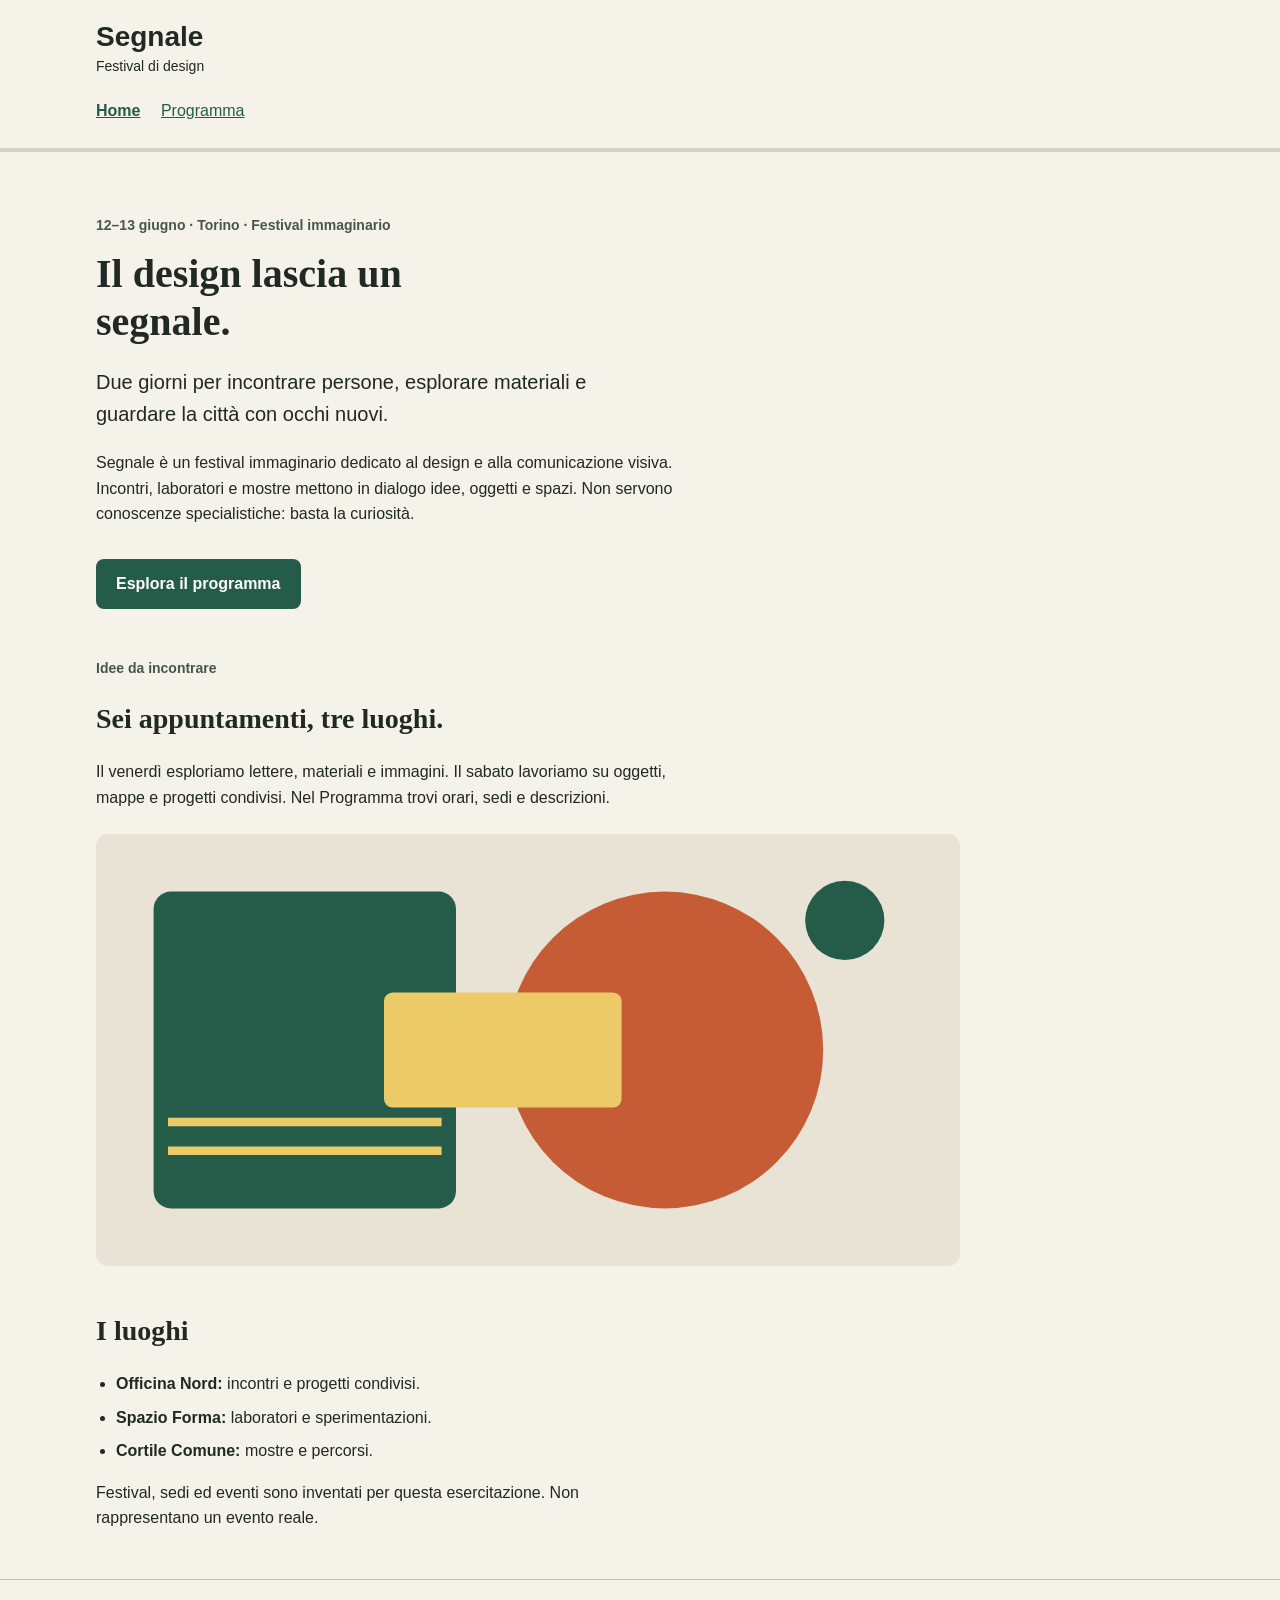
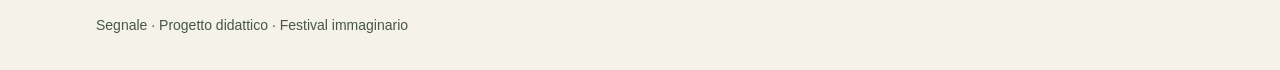
==== index.html @ 5d5eadba "Originale" ====
<!doctype html>
<html lang="it">
<head>
  <meta charset="utf-8">
  <meta name="viewport" content="width=device-width, initial-scale=1">
  <title>Segnale — Festival di design</title>
  <link rel="stylesheet" href="style.css">
</head>
<body>
  <a class="skip-link" href="#contenuto">Vai al contenuto</a>
  <header class="site-header">
    <div class="container">
      <a class="brand" href="index.html">Segnale<span>Festival di design</span></a>
      <nav aria-label="Navigazione principale">
        <a href="index.html" aria-current="page">Home</a>
        <!-- Da completare: collegare questa voce alla pagina Programma. -->
        <a href="#">Programma</a>
      </nav>
    </div>
  </header>

  <main id="contenuto" class="container">
    <section class="intro" aria-labelledby="titolo-home">
      <p class="eyebrow">12–13 giugno · Torino · Festival immaginario</p>
      <h1 id="titolo-home">Il design lascia un segnale.</h1>
      <p class="lead">Due giorni per incontrare persone, esplorare materiali e guardare la città con occhi nuovi.</p>
      <p class="reading-text">Segnale è un festival immaginario dedicato al design e alla comunicazione visiva. Incontri, laboratori e mostre mettono in dialogo idee, oggetti e spazi. Non servono conoscenze specialistiche: basta la curiosità.</p>
      <!-- Da completare: anche questo collegamento deve aprire il Programma. -->
      <a class="button-link" href="#">Esplora il programma</a>
    </section>

    <section class="content-section" aria-labelledby="titolo-festival">
      <p class="eyebrow">Idee da incontrare</p>
      <h2 id="titolo-festival">Sei appuntamenti, tre luoghi.</h2>
      <p class="reading-text">Il venerdì esploriamo lettere, materiali e immagini. Il sabato lavoriamo su oggetti, mappe e progetti condivisi. Nel Programma trovi orari, sedi e descrizioni.</p>
      <img class="festival-image" src="assets/festival.svg" alt="Composizione geometrica di cerchi e rettangoli nei colori del festival" width="1200" height="600">
    </section>

    <section class="content-section" aria-labelledby="titolo-luoghi">
      <h2 id="titolo-luoghi">I luoghi</h2>
      <ul class="venues">
        <li><strong>Officina Nord:</strong> incontri e progetti condivisi.</li>
        <li><strong>Spazio Forma:</strong> laboratori e sperimentazioni.</li>
        <li><strong>Cortile Comune:</strong> mostre e percorsi.</li>
      </ul>
      <p class="reading-text">Festival, sedi ed eventi sono inventati per questa esercitazione. Non rappresentano un evento reale.</p>
    </section>
  </main>

  <footer class="site-footer"><div class="container"><p>Segnale · Progetto didattico · Festival immaginario</p></div></footer>
</body>
</html>
---- style.css ----
/* Stile iniziale: tipografia, colori e variabili CSS sono già predisposti.
   Lavoreremo su collegamenti, CSS condiviso e disposizione delle schede. */

/* Scelte comuni: ogni regola usa var() per richiamarne il valore. */
:root {
  --colore-primario: #245c49;
  --colore-primario-scuro: #173f32;
  --colore-sfondo: #f5f2e9;
  --colore-testo: #202923;
  --font-testo: Arial, Helvetica, sans-serif;
  --font-titoli: Georgia, "Times New Roman", serif;
}

* {
  box-sizing: border-box;
}

body {
  margin: 0;
  background: var(--colore-sfondo);
  color: var(--colore-testo);
  font-family: var(--font-testo);
  font-size: 1rem;
  line-height: 1.6;
}

a {
  color: var(--colore-primario);
}

a:hover {
  text-decoration-thickness: 3px;
}

a:focus-visible {
  outline: 3px solid var(--colore-testo);
  outline-offset: 4px;
}

.container {
  width: 92%;
  max-width: 68rem;
  margin: 0 auto;
}

.site-header {
  padding: 1.25rem 0;
  border-bottom: 4px solid #d8d2c5;
}

.brand {
  display: inline-block;
  color: var(--colore-testo);
  font-size: 1.75rem;
  font-weight: bold;
  line-height: 1.2;
  text-decoration: none;
}

.brand span {
  display: block;
  margin-top: 0.25rem;
  font-size: 0.875rem;
  font-weight: normal;
}

nav {
  margin-top: 1rem;
}

nav a {
  display: inline-block;
  margin-right: 1rem;
  padding: 0.25rem 0;
}

nav a[aria-current="page"] {
  font-weight: bold;
}

.intro {
  padding: 3rem 0 1rem;
}

.eyebrow,
.event-meta {
  color: #46564b;
  font-size: 0.875rem;
  font-weight: bold;
}

h1,
h2,
h3 {
  font-family: var(--font-titoli);
  line-height: 1.2;
}

h1 {
  max-width: 18ch;
  margin: 0.75rem 0 1.25rem;
  font-size: 2.5rem;
}

h2 {
  font-size: 1.75rem;
}

h3 {
  margin: 0.5rem 0 0.75rem;
  font-size: 1.375rem;
}

.lead {
  max-width: 48ch;
  font-size: 1.25rem;
}

.reading-text {
  max-width: 65ch;
}

.button-link {
  display: inline-block;
  margin-top: 1rem;
  padding: 0.75rem 1.25rem;
  border-radius: 0.5rem;
  background: var(--colore-primario);
  color: #ffffff;
  font-weight: bold;
  text-decoration: none;
}

.button-link:hover {
  background: var(--colore-primario-scuro);
}

.content-section {
  margin: 2rem 0 3rem;
}

.festival-image {
  display: block;
  width: 100%;
  max-width: 54rem;
  height: auto;
  margin-top: 1.5rem;
  border-radius: 0.75rem;
}

.venues {
  padding-left: 1.25rem;
}

.venues li {
  margin-bottom: 0.5rem;
}

/* Qui inseriremo la regola .event-grid durante la demo. */

.event-card {
  margin-bottom: 1.5rem;
  overflow: hidden;
  border: 1px solid #b7c0b7;
  border-radius: 0.75rem;
  background: #ffffff;
}

.event-card img {
  display: block;
  width: 100%;
  height: auto;
}

.event-body {
  padding: 1.25rem;
}

.event-body p:last-child {
  margin-bottom: 0;
}

.event-place {
  color: #46564b;
  font-size: 0.875rem;
}

.site-footer {
  padding: 1.25rem 0;
  border-top: 1px solid #b7c0b7;
  color: #46564b;
  font-size: 0.875rem;
}

.skip-link {
  position: absolute;
  top: -6rem;
  left: 1rem;
  padding: 0.75rem 1rem;
  background: #ffffff;
  color: var(--colore-testo);
}

.skip-link:focus {
  top: 1rem;
}

/* Qui aggiungeremo la media query durante la demo. */
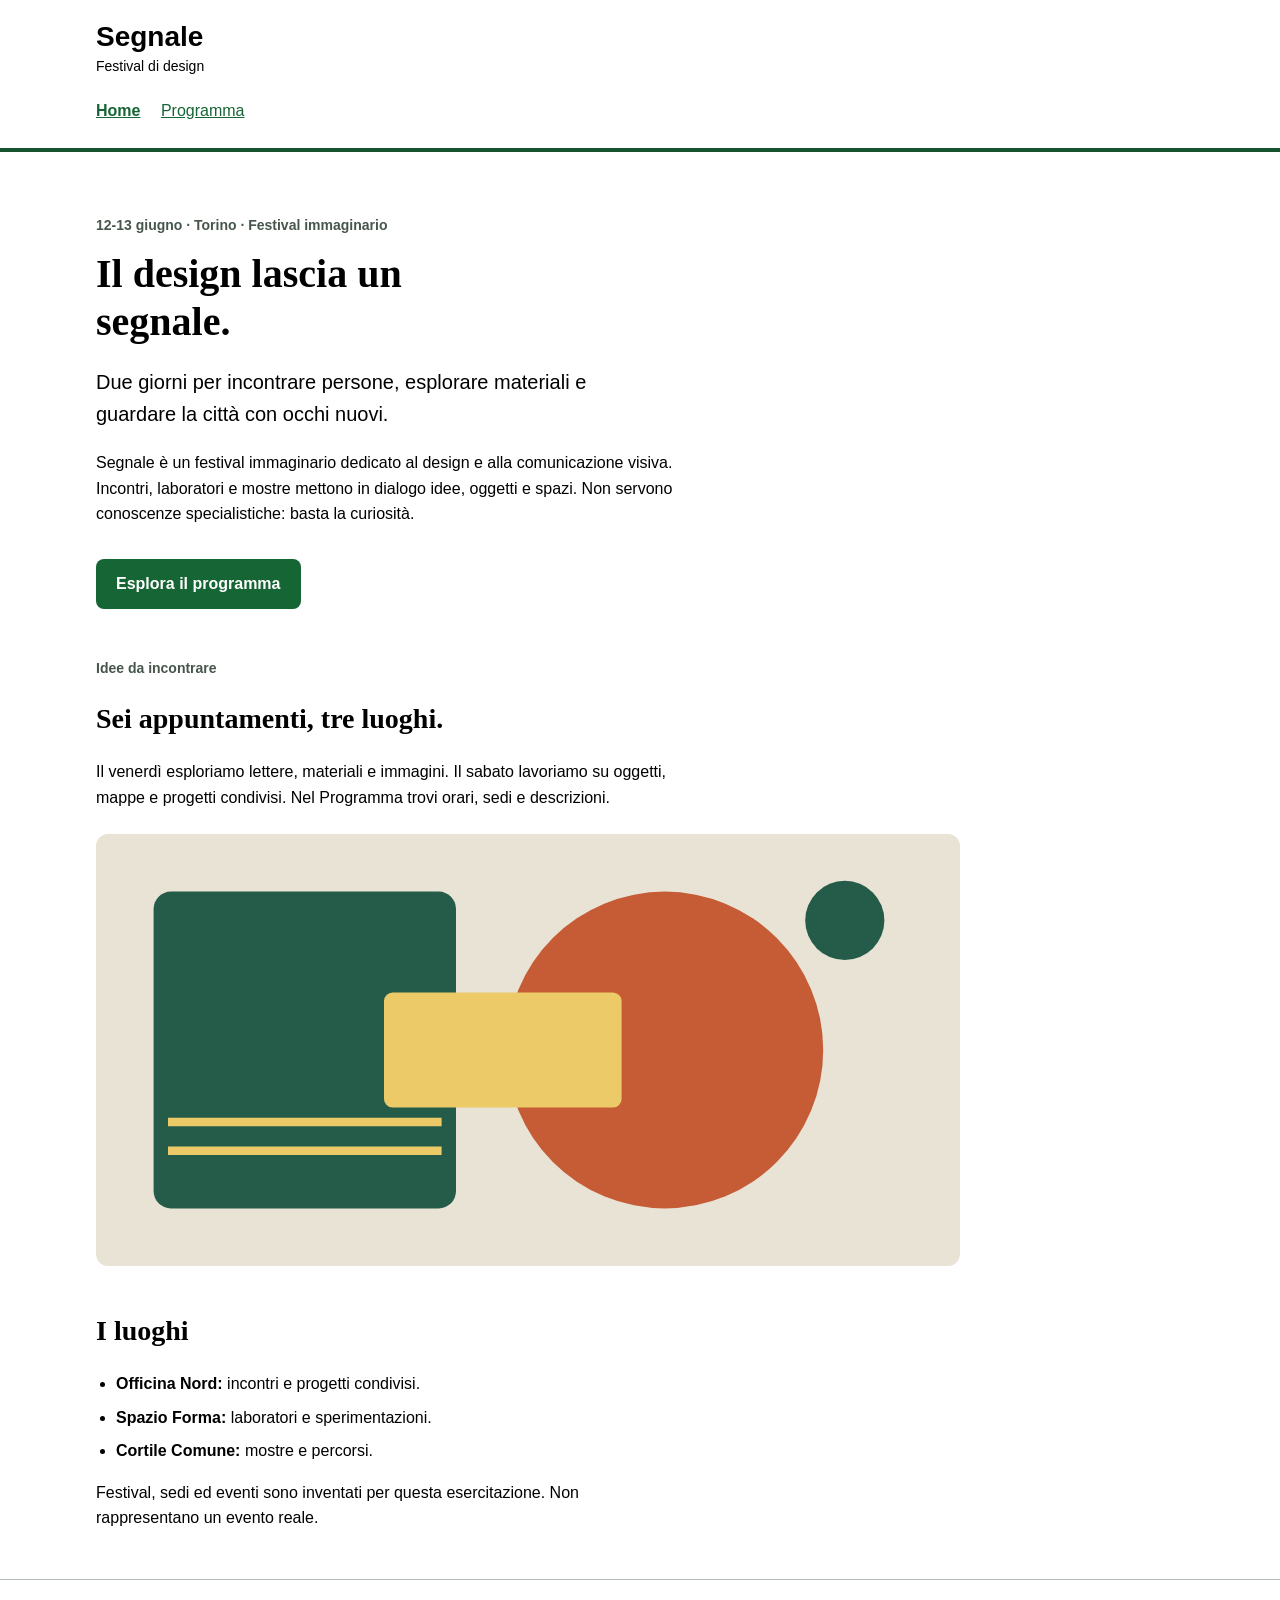
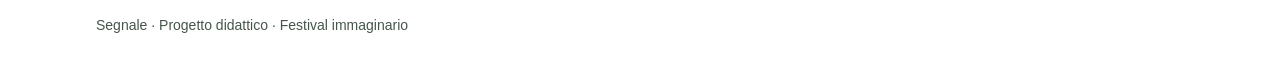
==== commit 053abc07: "Aggiornato" ====
--- a/index.html
+++ b/index.html
@@ -13,20 +13,18 @@
       <a class="brand" href="index.html">Segnale<span>Festival di design</span></a>
       <nav aria-label="Navigazione principale">
         <a href="index.html" aria-current="page">Home</a>
-        <!-- Da completare: collegare questa voce alla pagina Programma. -->
-        <a href="#">Programma</a>
+        <a href="programma.html">Programma</a>
       </nav>
     </div>
   </header>
 
   <main id="contenuto" class="container">
     <section class="intro" aria-labelledby="titolo-home">
-      <p class="eyebrow">12–13 giugno · Torino · Festival immaginario</p>
+      <p class="eyebrow">12-13 giugno · Torino · Festival immaginario</p>
       <h1 id="titolo-home">Il design lascia un segnale.</h1>
       <p class="lead">Due giorni per incontrare persone, esplorare materiali e guardare la città con occhi nuovi.</p>
       <p class="reading-text">Segnale è un festival immaginario dedicato al design e alla comunicazione visiva. Incontri, laboratori e mostre mettono in dialogo idee, oggetti e spazi. Non servono conoscenze specialistiche: basta la curiosità.</p>
-      <!-- Da completare: anche questo collegamento deve aprire il Programma. -->
-      <a class="button-link" href="#">Esplora il programma</a>
+      <a class="button-link" href="programma.html">Esplora il programma</a>
     </section>
 
     <section class="content-section" aria-labelledby="titolo-festival">
--- a/style.css
+++ b/style.css
@@ -3,11 +3,11 @@
 
 /* Scelte comuni: ogni regola usa var() per richiamarne il valore. */
 :root {
-  --colore-primario: #245c49;
-  --colore-primario-scuro: #173f32;
-  --colore-sfondo: #f5f2e9;
-  --colore-testo: #202923;
-  --font-testo: Arial, Helvetica, sans-serif;
+  --colore-primario: #166534;
+  --colore-primario-scuro: #14532d;
+  --colore-sfondo: #ffffff;
+  --colore-testo: #000000;
+  --font-testo: "Hans Grotesk", "Helvetica Neue", Arial, sans-serif;
   --font-titoli: Georgia, "Times New Roman", serif;
 }
 
@@ -45,7 +45,7 @@
 
 .site-header {
   padding: 1.25rem 0;
-  border-bottom: 4px solid #d8d2c5;
+  border-bottom: 4px solid #14532d;
 }
 
 .brand {
@@ -156,7 +156,23 @@
   margin-bottom: 0.5rem;
 }
 
-/* Qui inseriremo la regola .event-grid durante la demo. */
+.event-grid {
+  display: grid;
+  grid-template-columns: 1fr;
+  gap: 1.5rem;
+}
+
+@media (min-width: 600px) {
+  .event-grid {
+    grid-template-columns: repeat(2, 1fr);
+  }
+}
+
+@media (min-width: 1024px) {
+  .event-grid {
+    grid-template-columns: repeat(3, 1fr);
+  }
+}
 
 .event-card {
   margin-bottom: 1.5rem;
@@ -173,7 +189,7 @@
 }
 
 .event-body {
-  padding: 1.25rem;
+  padding: 1.5rem;
 }
 
 .event-body p:last-child {
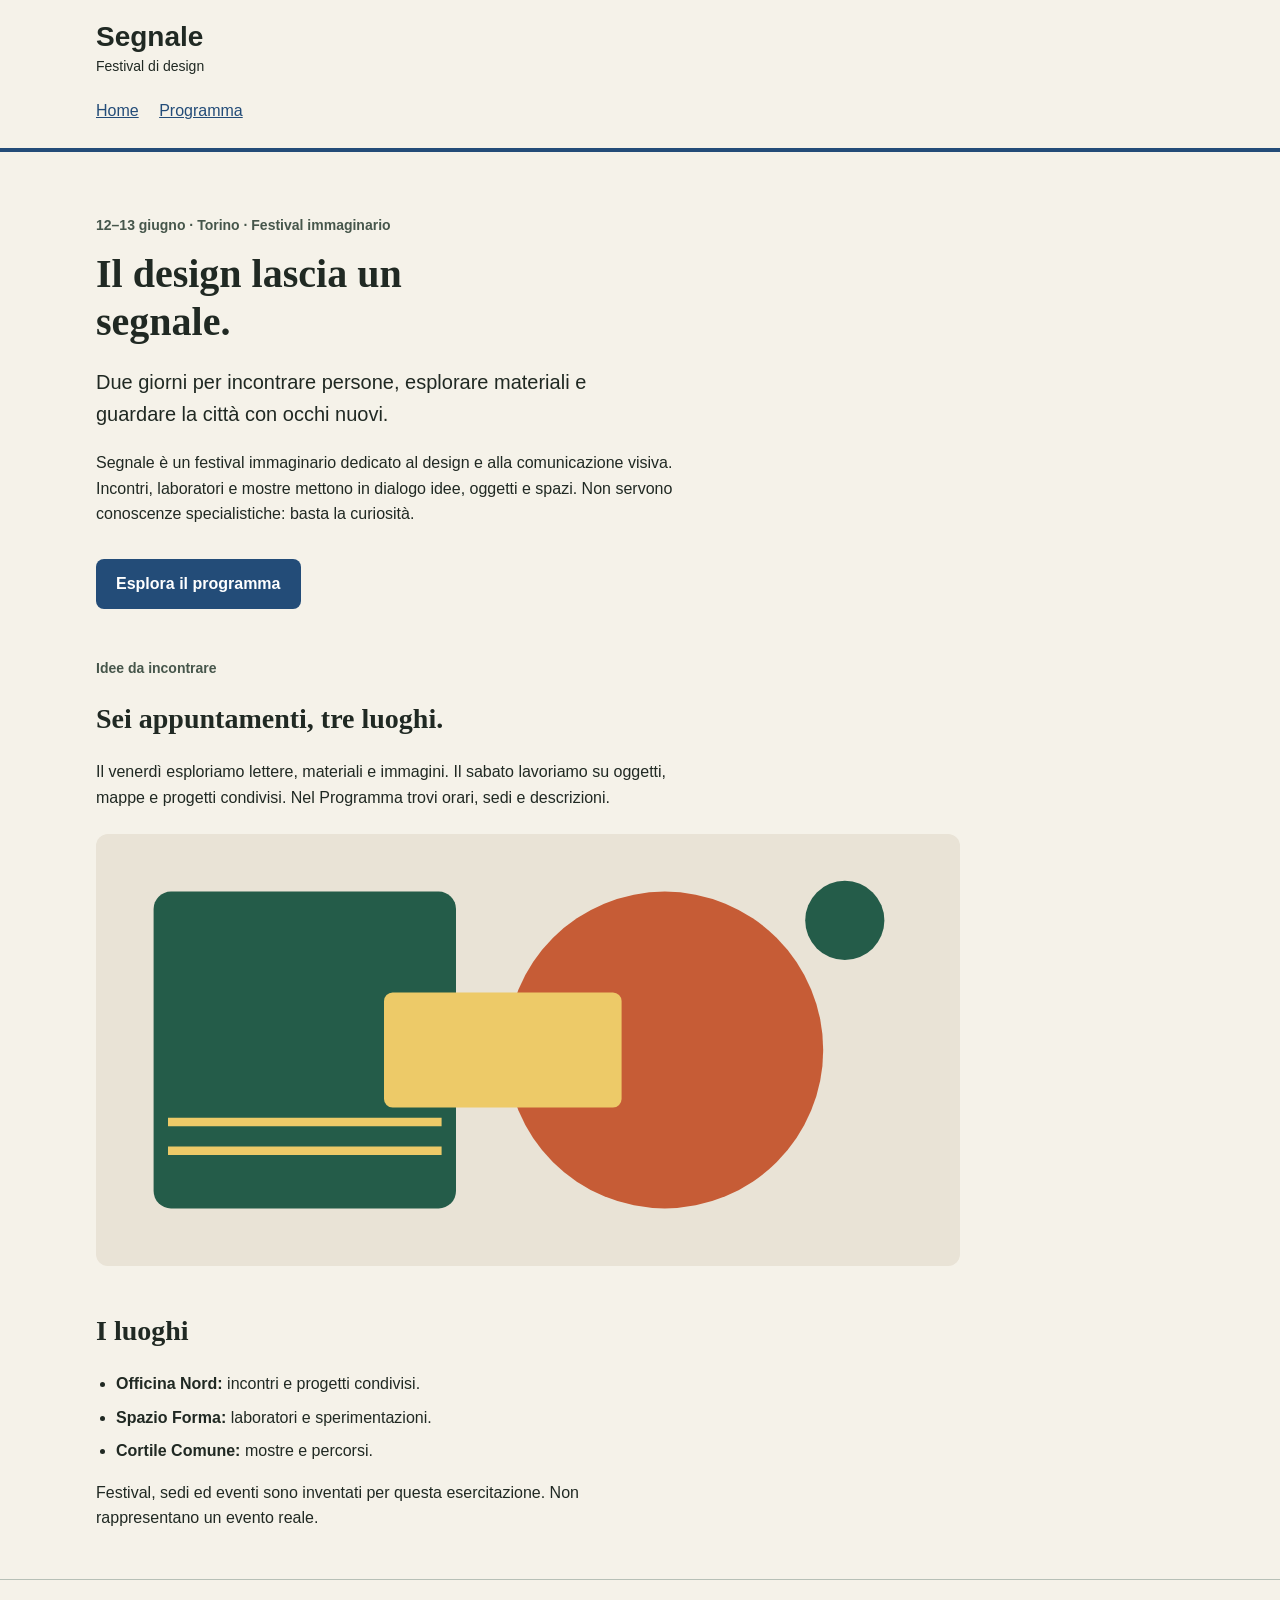
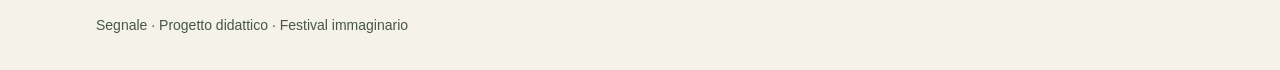
==== commit ed4c3646: "Nuova consegna da capo" ====
--- a/index.html
+++ b/index.html
@@ -11,30 +11,30 @@
   <header class="site-header">
     <div class="container">
       <a class="brand" href="index.html">Segnale<span>Festival di design</span></a>
-      <nav aria-label="Navigazione principale">
-        <a href="index.html" aria-current="page">Home</a>
+      <nav>
+        <a href="index.html">Home</a>
         <a href="programma.html">Programma</a>
       </nav>
     </div>
   </header>
 
   <main id="contenuto" class="container">
-    <section class="intro" aria-labelledby="titolo-home">
-      <p class="eyebrow">12-13 giugno · Torino · Festival immaginario</p>
+    <section class="intro">
+      <p class="eyebrow">12–13 giugno · Torino · Festival immaginario</p>
       <h1 id="titolo-home">Il design lascia un segnale.</h1>
       <p class="lead">Due giorni per incontrare persone, esplorare materiali e guardare la città con occhi nuovi.</p>
       <p class="reading-text">Segnale è un festival immaginario dedicato al design e alla comunicazione visiva. Incontri, laboratori e mostre mettono in dialogo idee, oggetti e spazi. Non servono conoscenze specialistiche: basta la curiosità.</p>
       <a class="button-link" href="programma.html">Esplora il programma</a>
     </section>
 
-    <section class="content-section" aria-labelledby="titolo-festival">
+    <section class="content-section">
       <p class="eyebrow">Idee da incontrare</p>
       <h2 id="titolo-festival">Sei appuntamenti, tre luoghi.</h2>
       <p class="reading-text">Il venerdì esploriamo lettere, materiali e immagini. Il sabato lavoriamo su oggetti, mappe e progetti condivisi. Nel Programma trovi orari, sedi e descrizioni.</p>
       <img class="festival-image" src="assets/festival.svg" alt="Composizione geometrica di cerchi e rettangoli nei colori del festival" width="1200" height="600">
     </section>
 
-    <section class="content-section" aria-labelledby="titolo-luoghi">
+    <section class="content-section">
       <h2 id="titolo-luoghi">I luoghi</h2>
       <ul class="venues">
         <li><strong>Officina Nord:</strong> incontri e progetti condivisi.</li>
--- a/style.css
+++ b/style.css
@@ -1,13 +1,12 @@
-/* Stile iniziale: tipografia, colori e variabili CSS sono già predisposti.
-   Lavoreremo su collegamenti, CSS condiviso e disposizione delle schede. */
-
-/* Scelte comuni: ogni regola usa var() per richiamarne il valore. */
+/* Segnale: esempio completo della consegna su Home e Programma. */
+
+/* Valori condivisi: le regole interessate li richiamano con var(). */
 :root {
-  --colore-primario: #166534;
-  --colore-primario-scuro: #14532d;
-  --colore-sfondo: #ffffff;
-  --colore-testo: #000000;
-  --font-testo: "Hans Grotesk", "Helvetica Neue", Arial, sans-serif;
+  --colore-primario: #234c78;
+  --colore-primario-scuro: #163454;
+  --colore-sfondo: #f5f2e9;
+  --colore-testo: #202923;
+  --font-testo: Arial, Helvetica, sans-serif;
   --font-titoli: Georgia, "Times New Roman", serif;
 }
 
@@ -29,12 +28,11 @@
 }
 
 a:hover {
-  text-decoration-thickness: 3px;
-}
-
-a:focus-visible {
+  text-decoration: underline;
+}
+
+a:focus {
   outline: 3px solid var(--colore-testo);
-  outline-offset: 4px;
 }
 
 .container {
@@ -45,7 +43,7 @@
 
 .site-header {
   padding: 1.25rem 0;
-  border-bottom: 4px solid #14532d;
+  border-bottom: 4px solid var(--colore-primario);
 }
 
 .brand {
@@ -74,9 +72,6 @@
   padding: 0.25rem 0;
 }
 
-nav a[aria-current="page"] {
-  font-weight: bold;
-}
 
 .intro {
   padding: 3rem 0 1rem;
@@ -156,26 +151,14 @@
   margin-bottom: 0.5rem;
 }
 
+/* Disposizione di base: una colonna. */
 .event-grid {
   display: grid;
   grid-template-columns: 1fr;
-  gap: 1.5rem;
-}
-
-@media (min-width: 600px) {
-  .event-grid {
-    grid-template-columns: repeat(2, 1fr);
-  }
-}
-
-@media (min-width: 1024px) {
-  .event-grid {
-    grid-template-columns: repeat(3, 1fr);
-  }
+  gap: 2rem;
 }
 
 .event-card {
-  margin-bottom: 1.5rem;
   overflow: hidden;
   border: 1px solid #b7c0b7;
   border-radius: 0.75rem;
@@ -192,11 +175,8 @@
   padding: 1.5rem;
 }
 
-.event-body p:last-child {
+.event-place {
   margin-bottom: 0;
-}
-
-.event-place {
   color: #46564b;
   font-size: 0.875rem;
 }
@@ -221,4 +201,16 @@
   top: 1rem;
 }
 
-/* Qui aggiungeremo la media query durante la demo. */
+/* Da 600 px: due colonne. */
+@media (min-width: 600px) {
+  .event-grid {
+    grid-template-columns: repeat(2, 1fr);
+  }
+}
+
+/* Da 1024 px: tre colonne. Questa regola segue quella da 600 px. */
+@media (min-width: 1024px) {
+  .event-grid {
+    grid-template-columns: repeat(3, 1fr);
+  }
+}
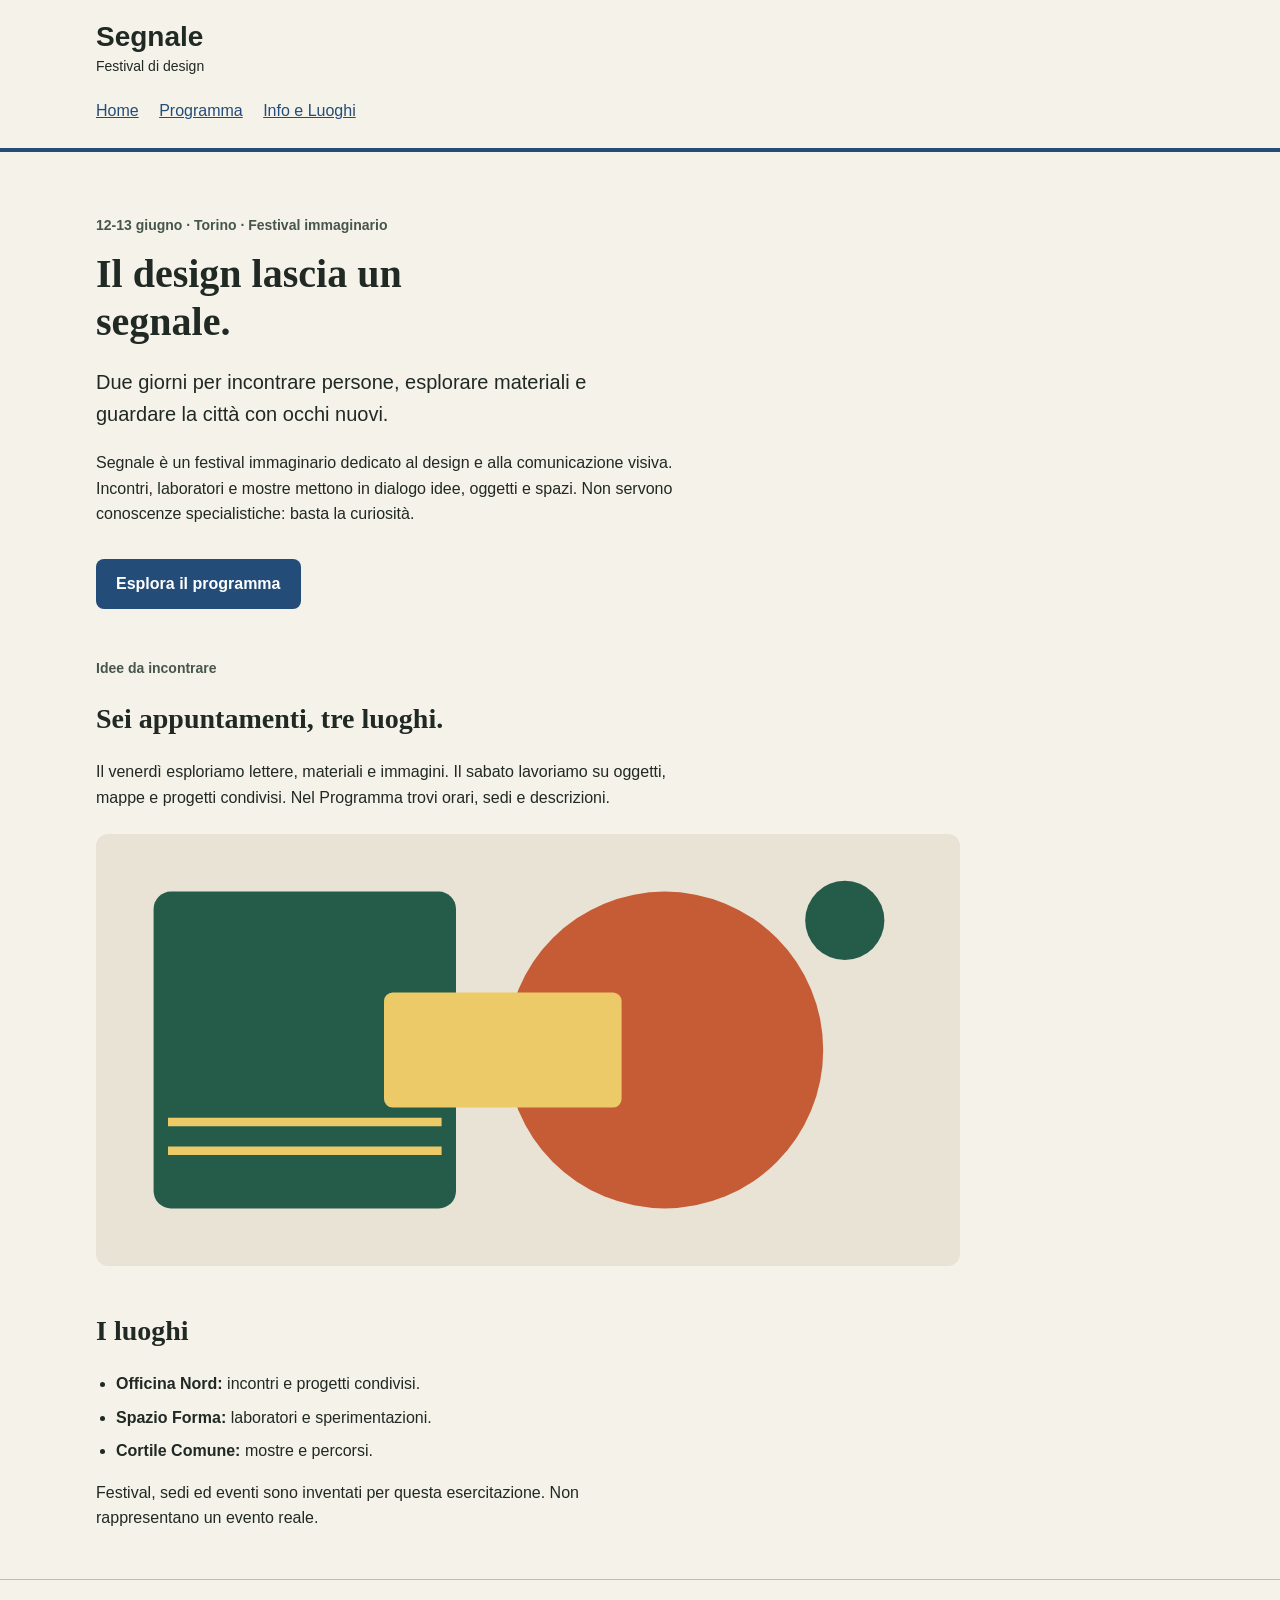
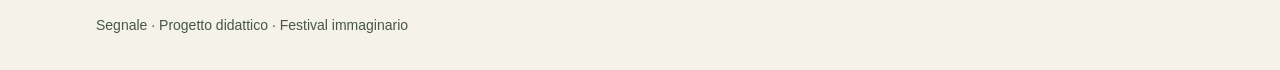
==== commit d0cdd088: "DEF Mappe" ====
--- a/index.html
+++ b/index.html
@@ -14,13 +14,14 @@
       <nav>
         <a href="index.html">Home</a>
         <a href="programma.html">Programma</a>
+        <a href="info.html">Info e Luoghi</a>
       </nav>
     </div>
   </header>
 
   <main id="contenuto" class="container">
     <section class="intro">
-      <p class="eyebrow">12–13 giugno · Torino · Festival immaginario</p>
+      <p class="eyebrow">12-13 giugno · Torino · Festival immaginario</p>
       <h1 id="titolo-home">Il design lascia un segnale.</h1>
       <p class="lead">Due giorni per incontrare persone, esplorare materiali e guardare la città con occhi nuovi.</p>
       <p class="reading-text">Segnale è un festival immaginario dedicato al design e alla comunicazione visiva. Incontri, laboratori e mostre mettono in dialogo idee, oggetti e spazi. Non servono conoscenze specialistiche: basta la curiosità.</p>
--- a/style.css
+++ b/style.css
@@ -214,3 +214,49 @@
     grid-template-columns: repeat(3, 1fr);
   }
 }
+.swiper {
+    position: relative;
+}
+
+.swiper-slide {
+    position: relative;
+    overflow: hidden;
+}
+
+.swiper-pagination {
+    position: static !important;
+    text-align: center;
+    margin-top: 1rem;
+}
+
+.swiper-slide img {
+    display: block;
+    width: 100%;
+    height: auto;
+}
+
+.swiper-button-prev,
+.swiper-button-next {
+    border: 0;
+    background: none;
+    z-index: 10;
+}
+
+.slide-caption {
+    position: absolute;
+    left: 0;
+    right: 0;
+    bottom: 0;
+    z-index: 5;
+    margin: 0;
+    padding: 0.6rem 1rem;
+    text-align: center;
+    background: rgba(20, 20, 20, 0.75);
+    color: #ffffff;
+}
+
+.map-frame {
+    width: 100%;
+    height: 450px;
+    border: 0;
+}
